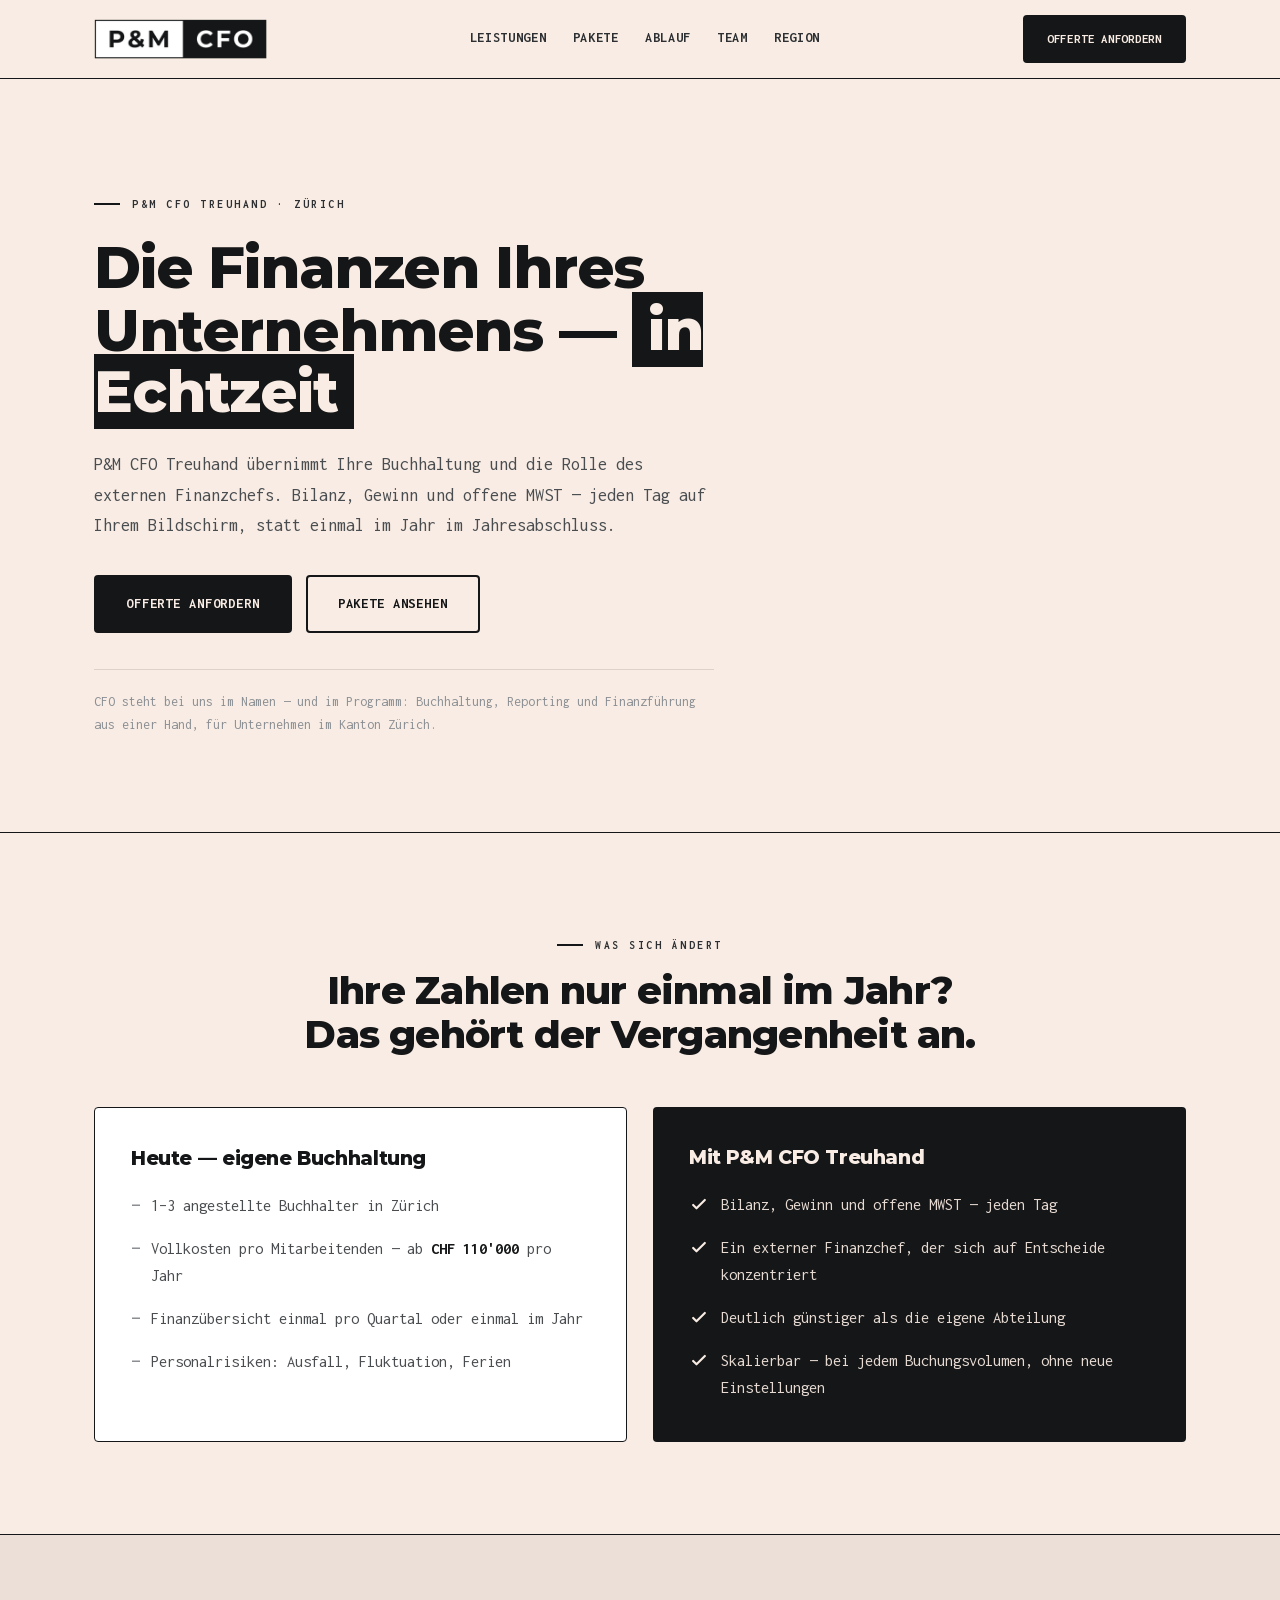
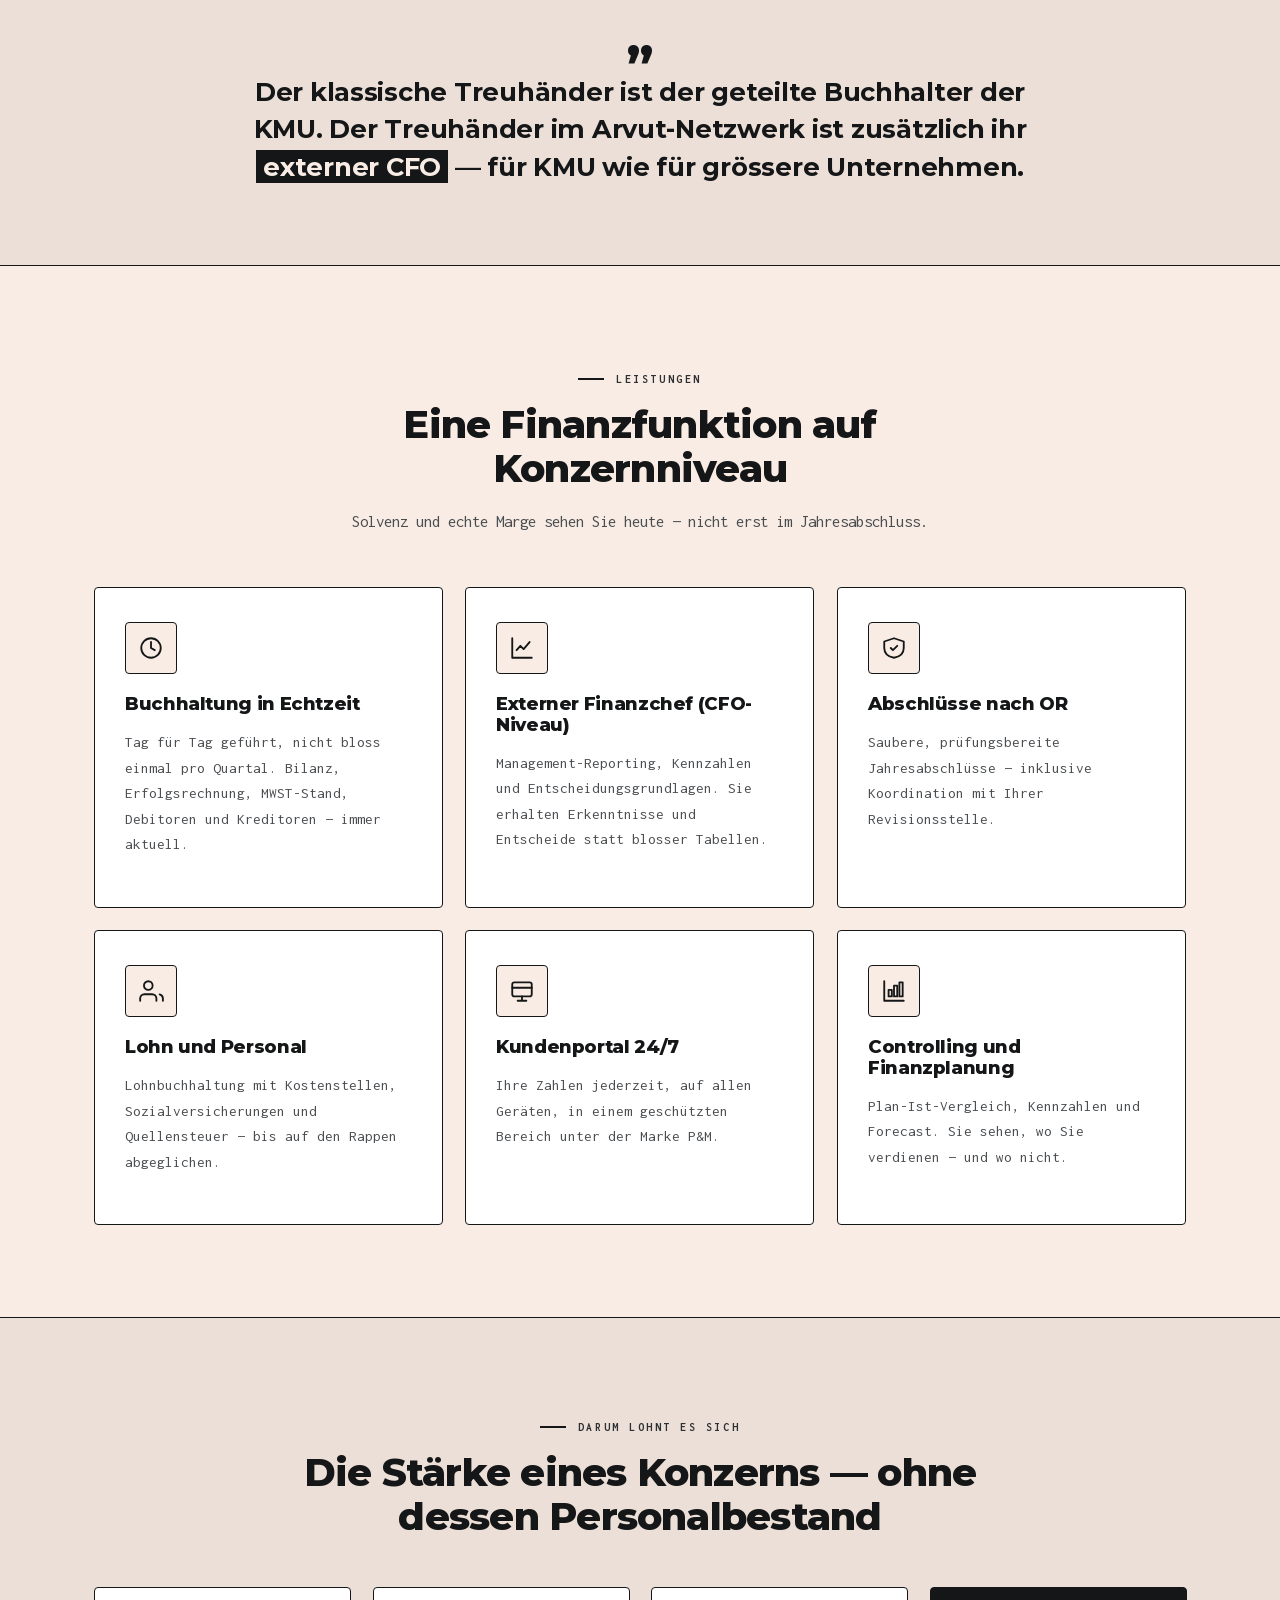
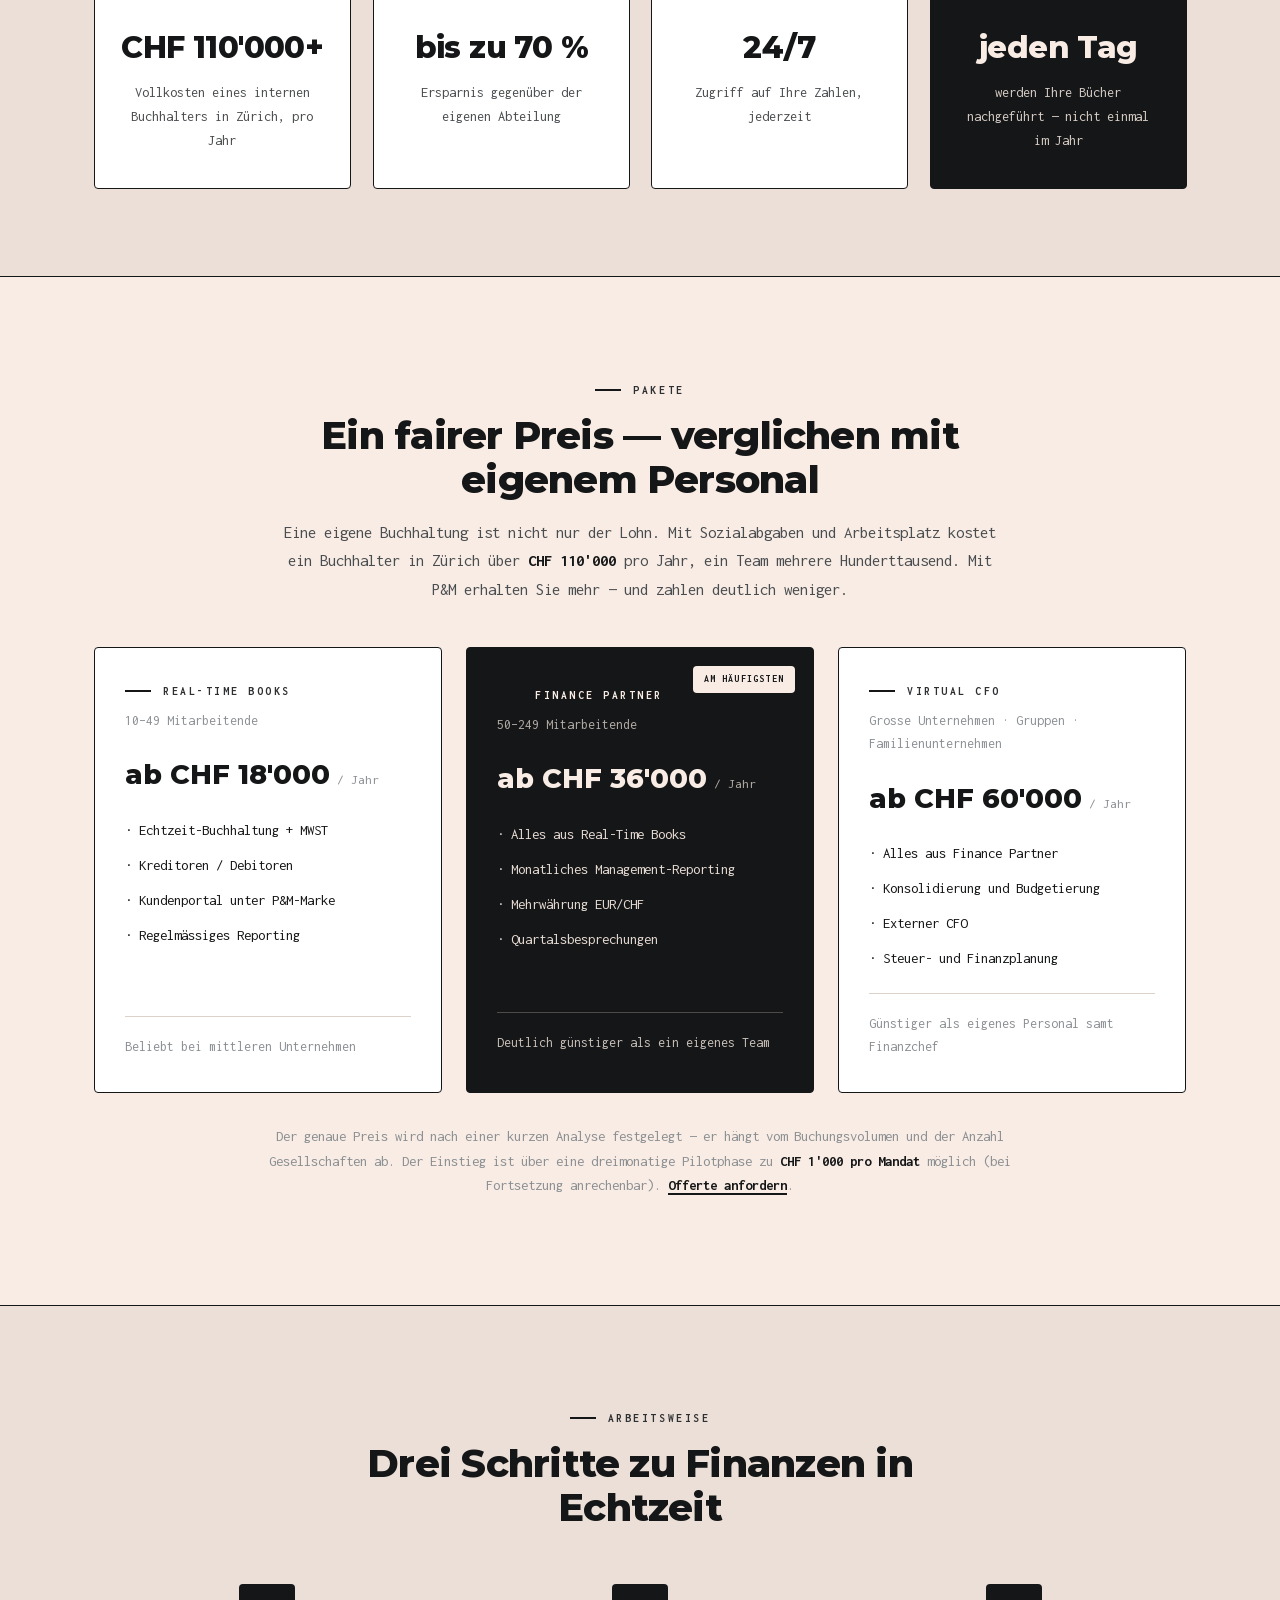
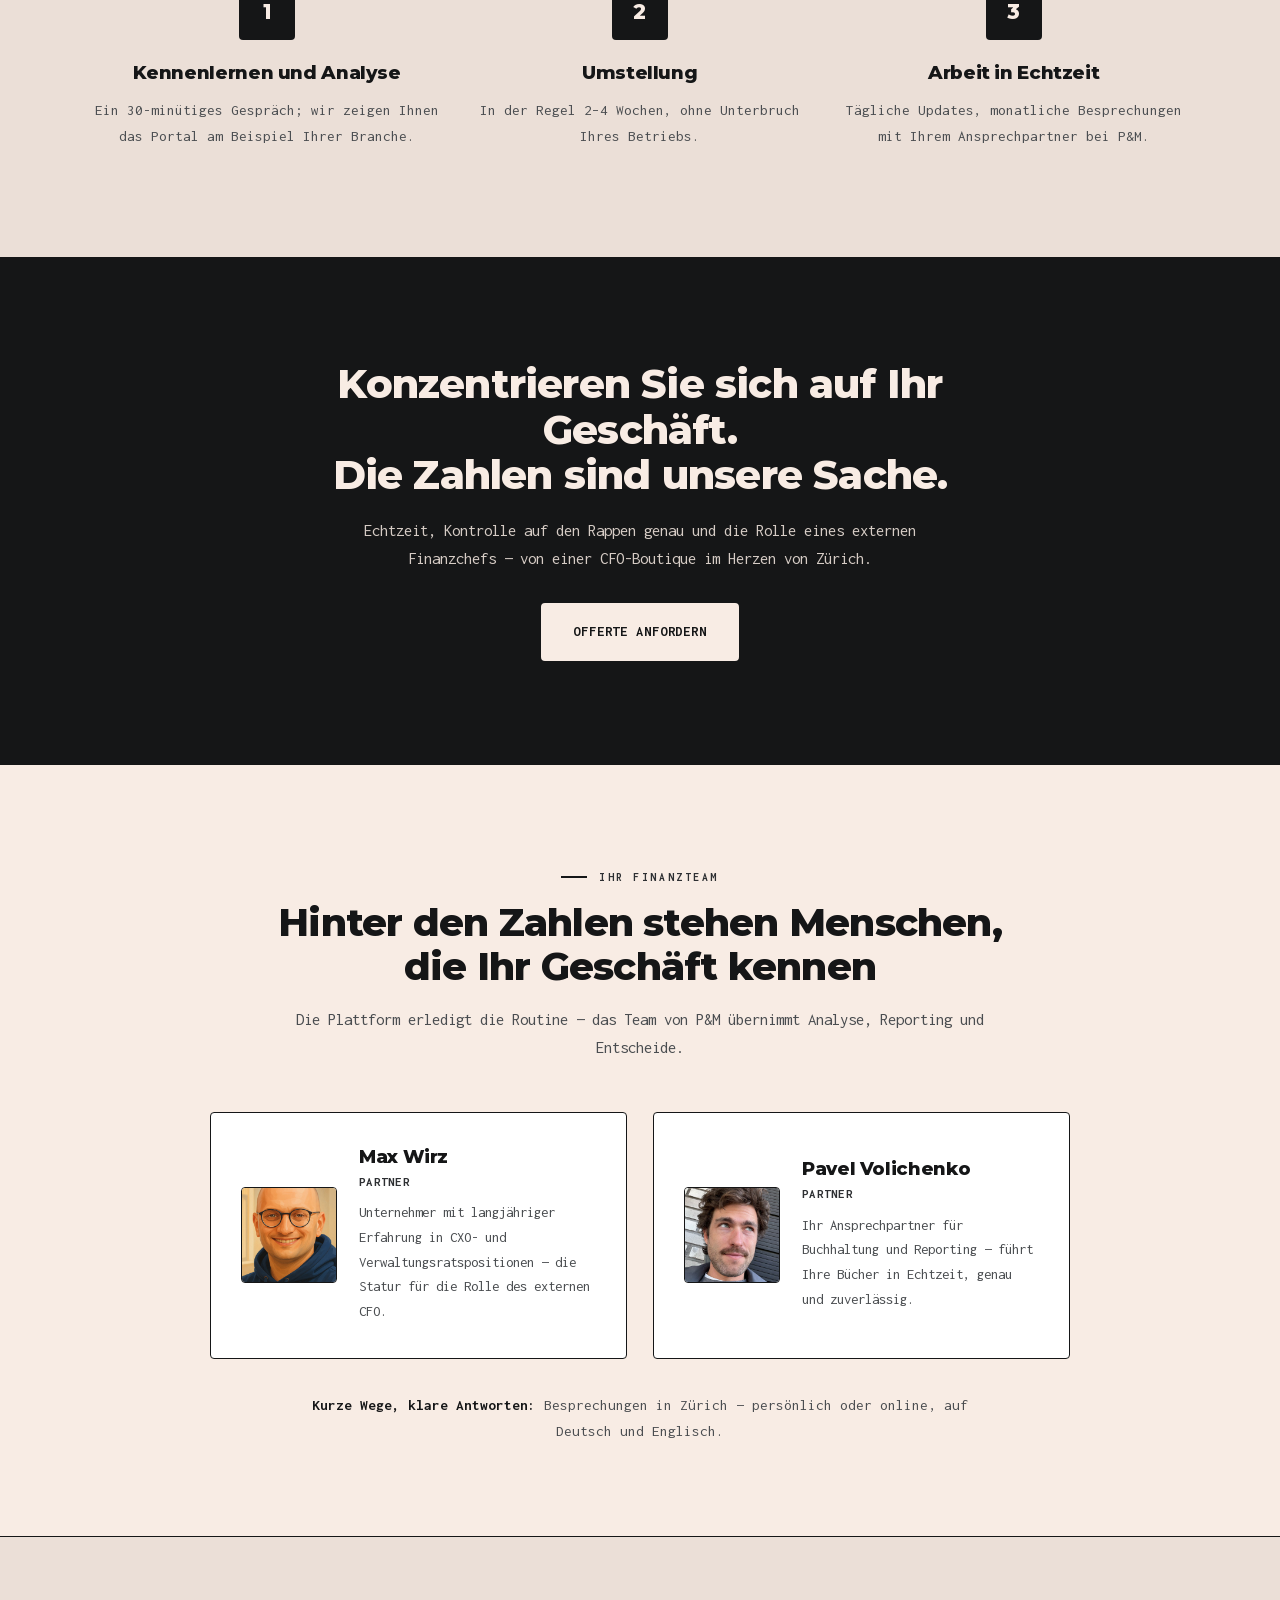
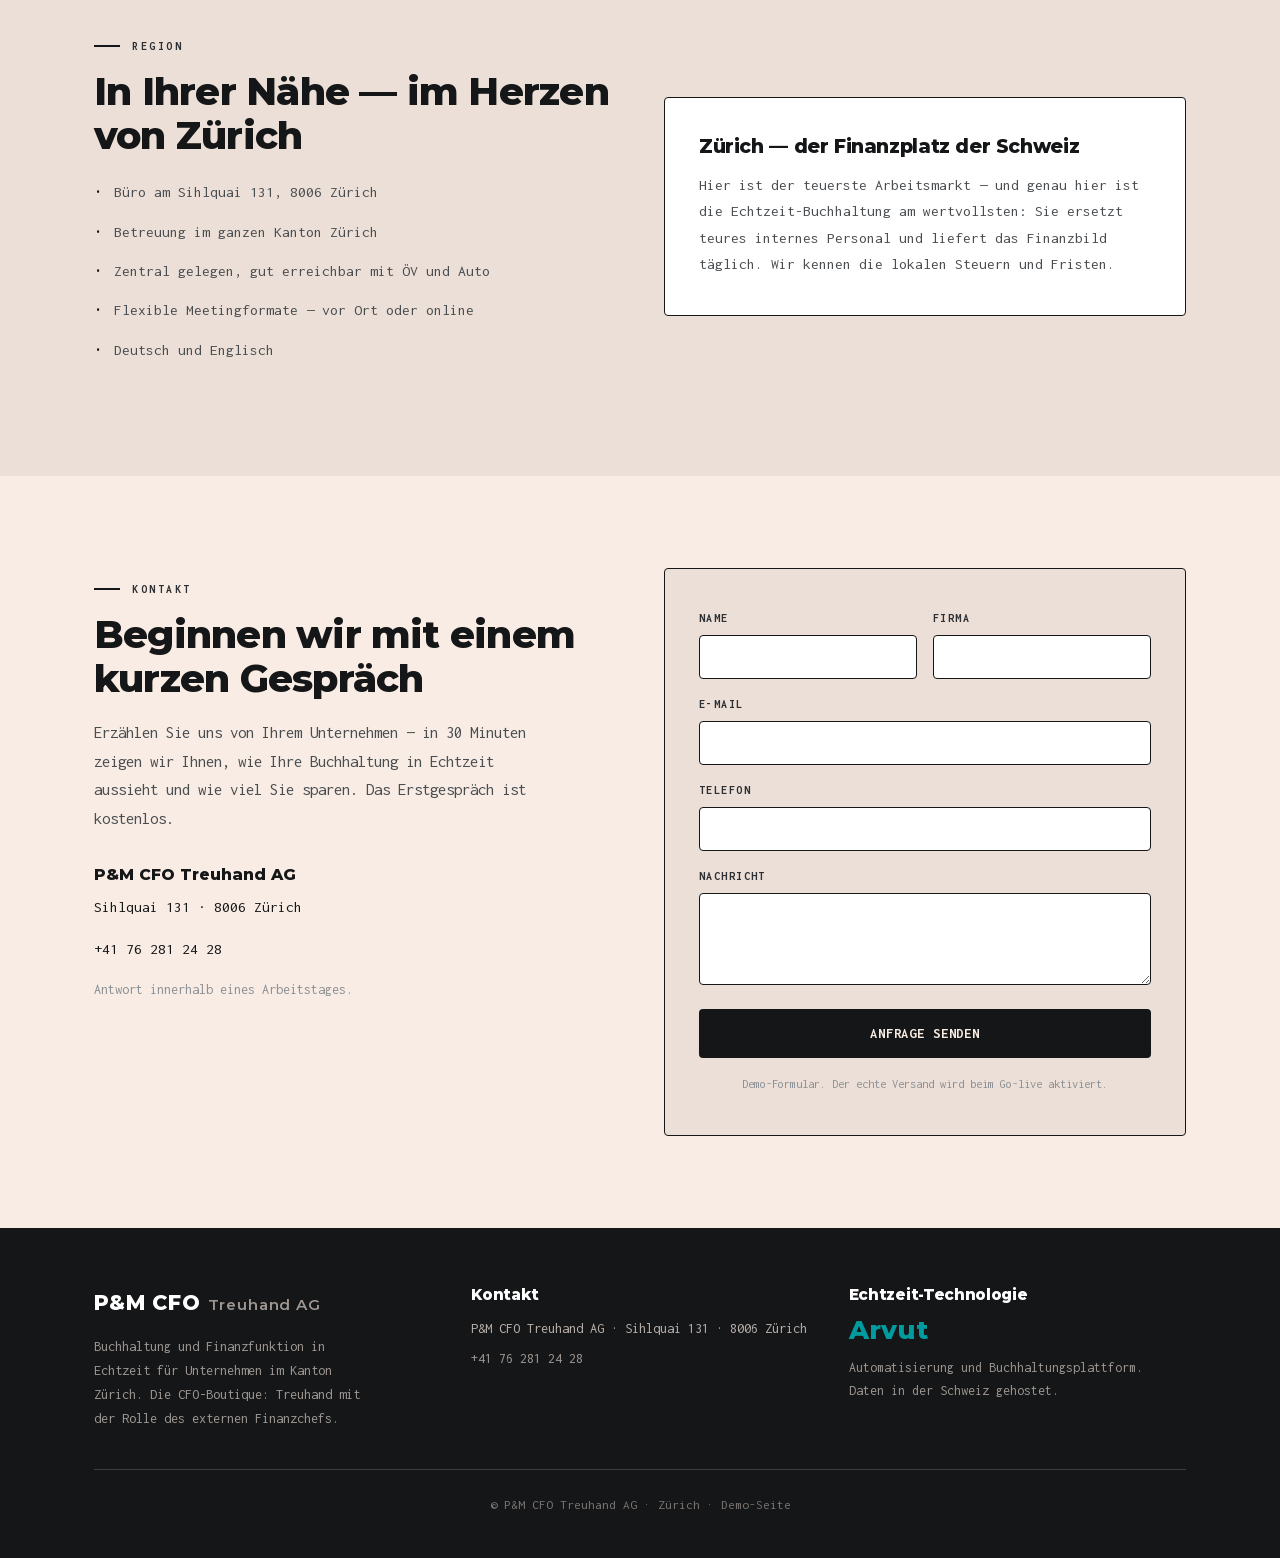
==== index.html @ 7d3a6d6e "P&M CFO Treuhand landing draft (DE): Qontrarian monochrome design, Montserrat+Inconsolata self-conta" ====
<!doctype html><html lang="de"><head><meta charset="utf-8"><meta name="robots" content="noindex,nofollow"><link rel="canonical" href="de/"><meta http-equiv="refresh" content="0; url=de/"><script>location.replace("de/"+location.hash)</script><title>P&M CFO Treuhand AG</title></head><body style="font-family:sans-serif;padding:2rem">Weiter zu <a href="de/">P&M CFO Treuhand</a>…</body></html>
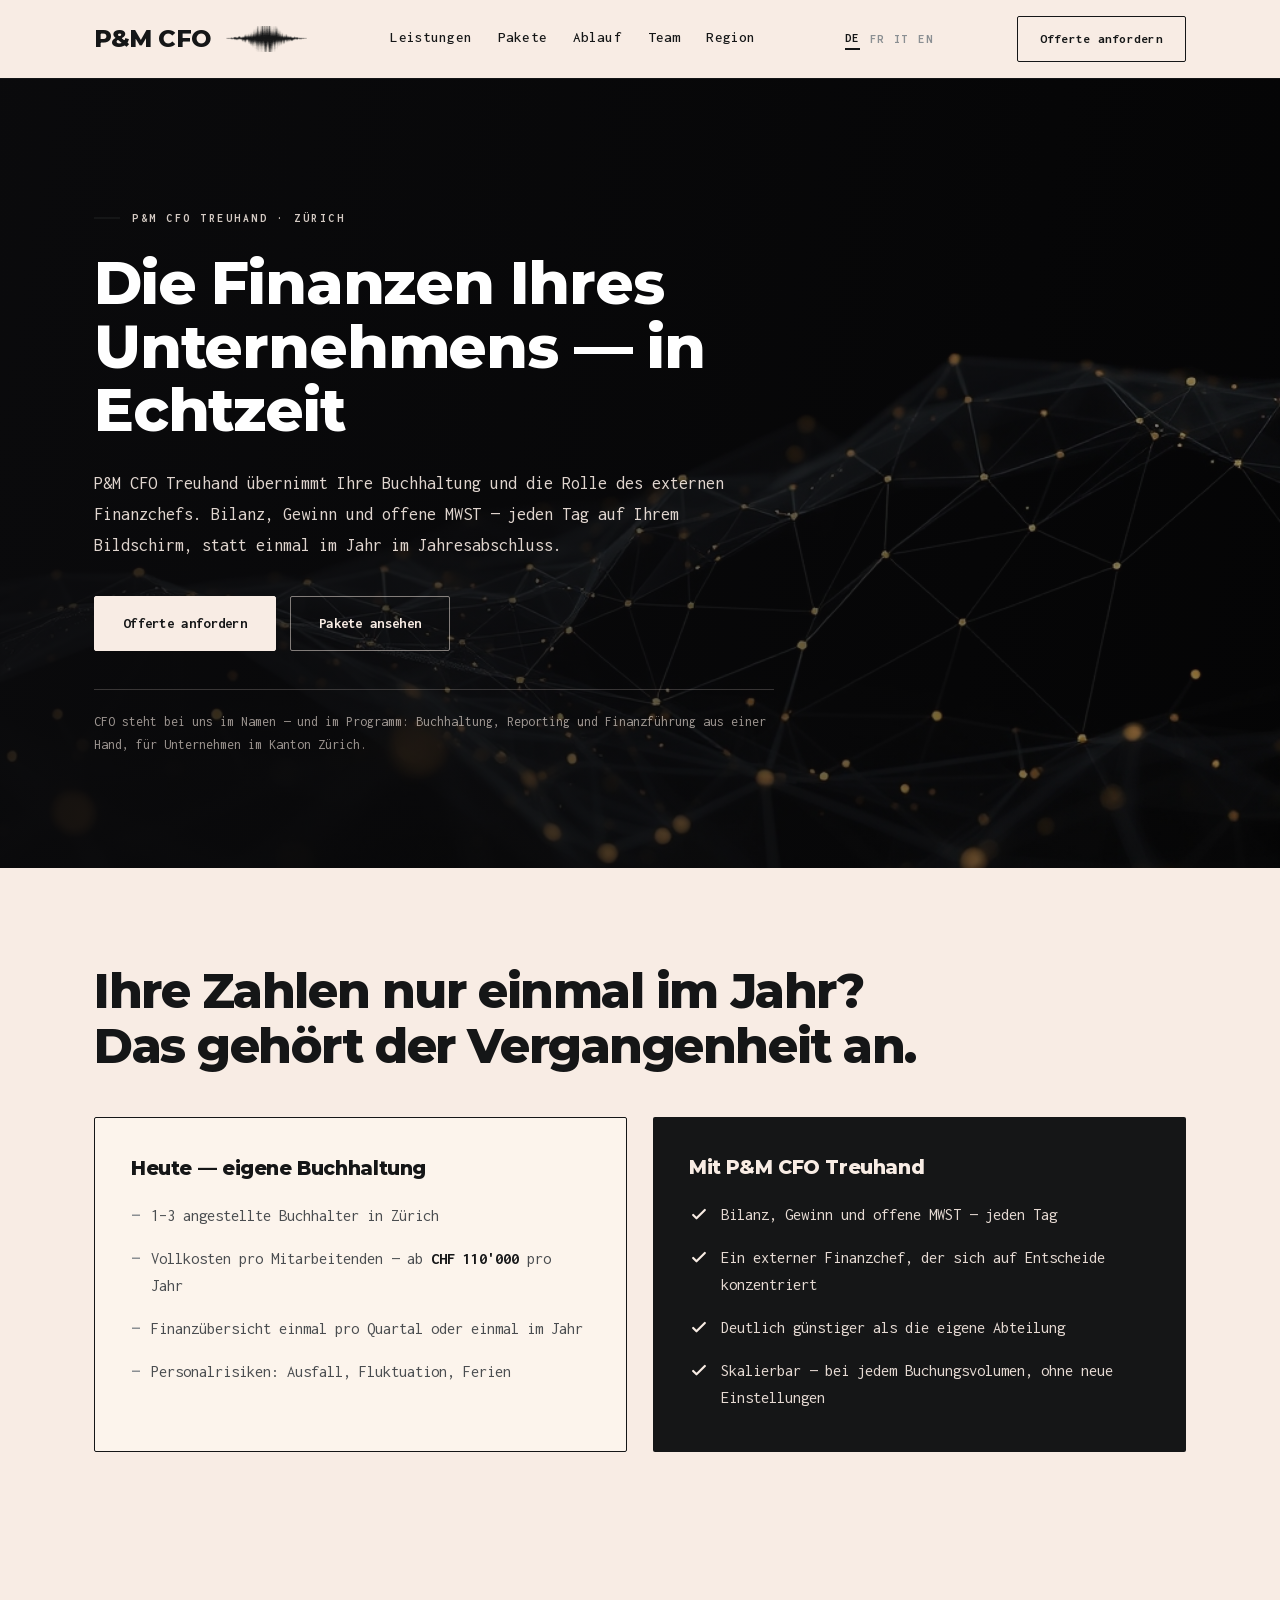
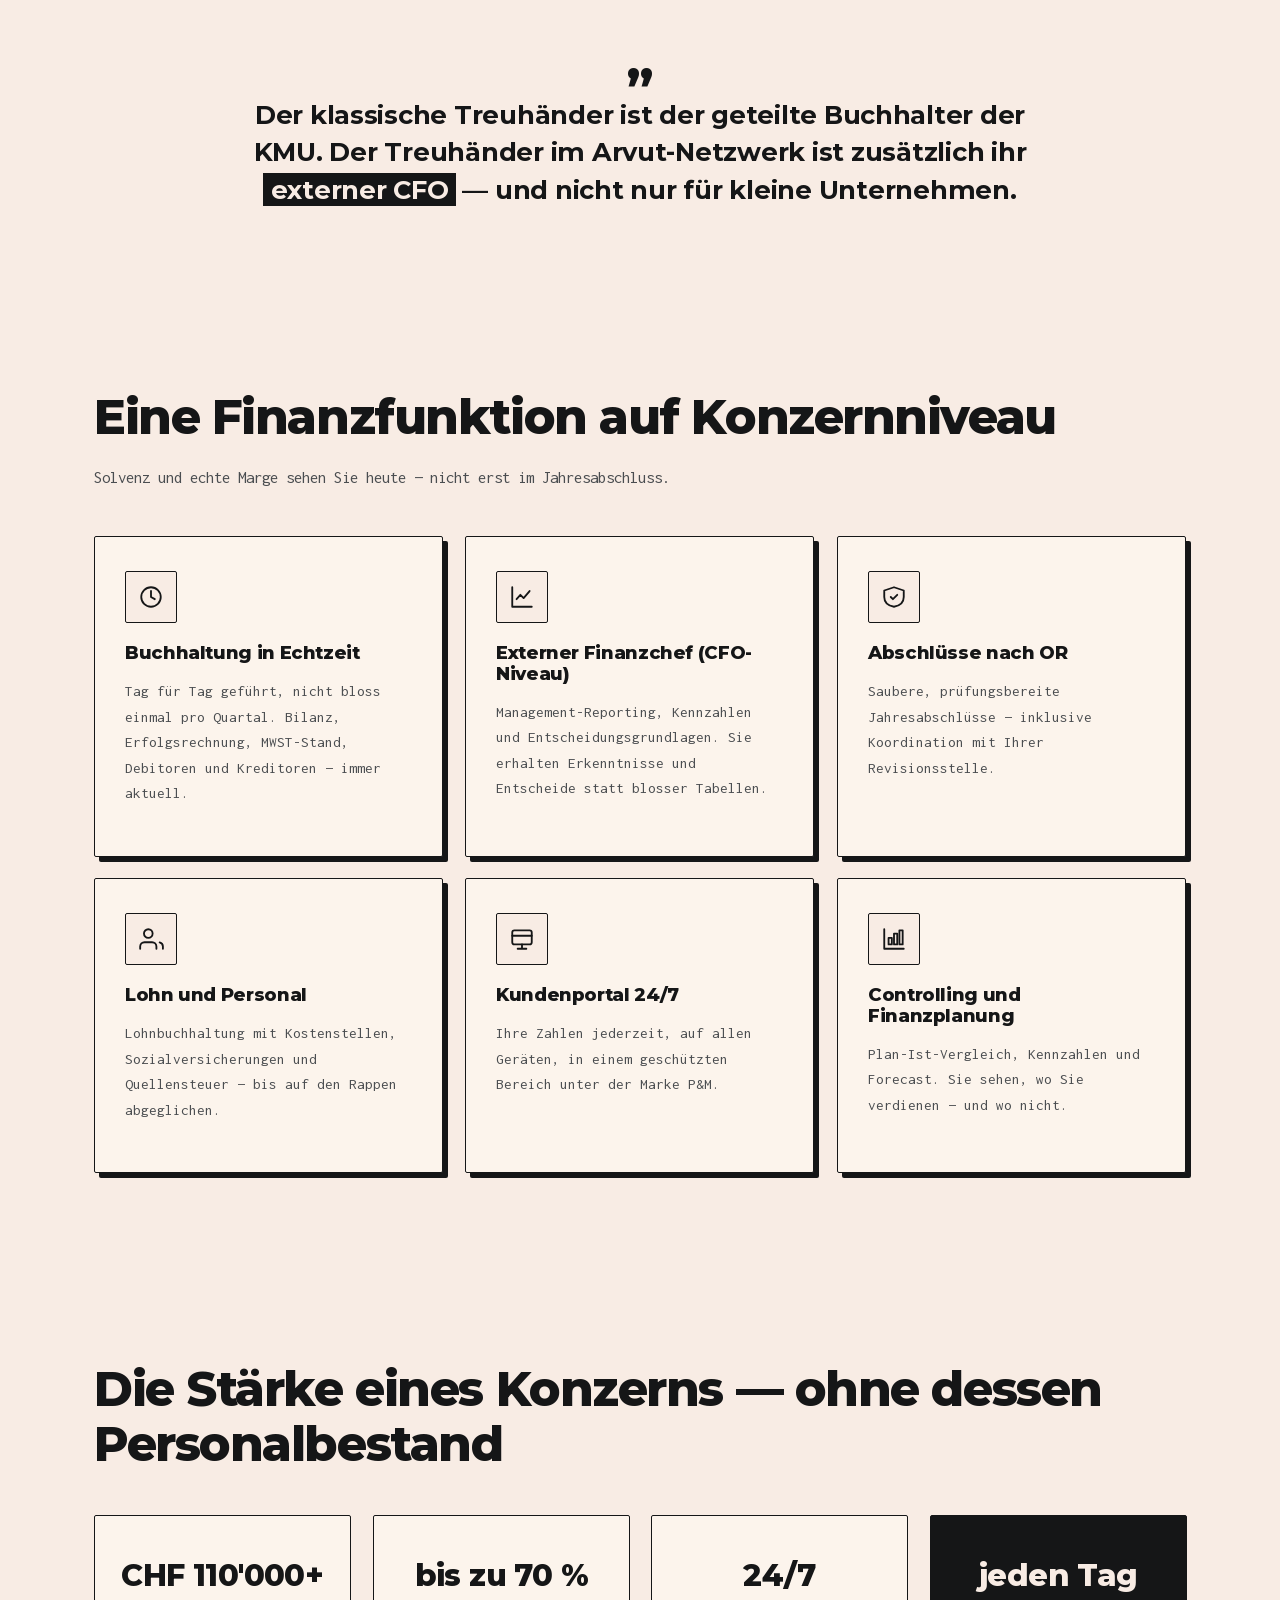
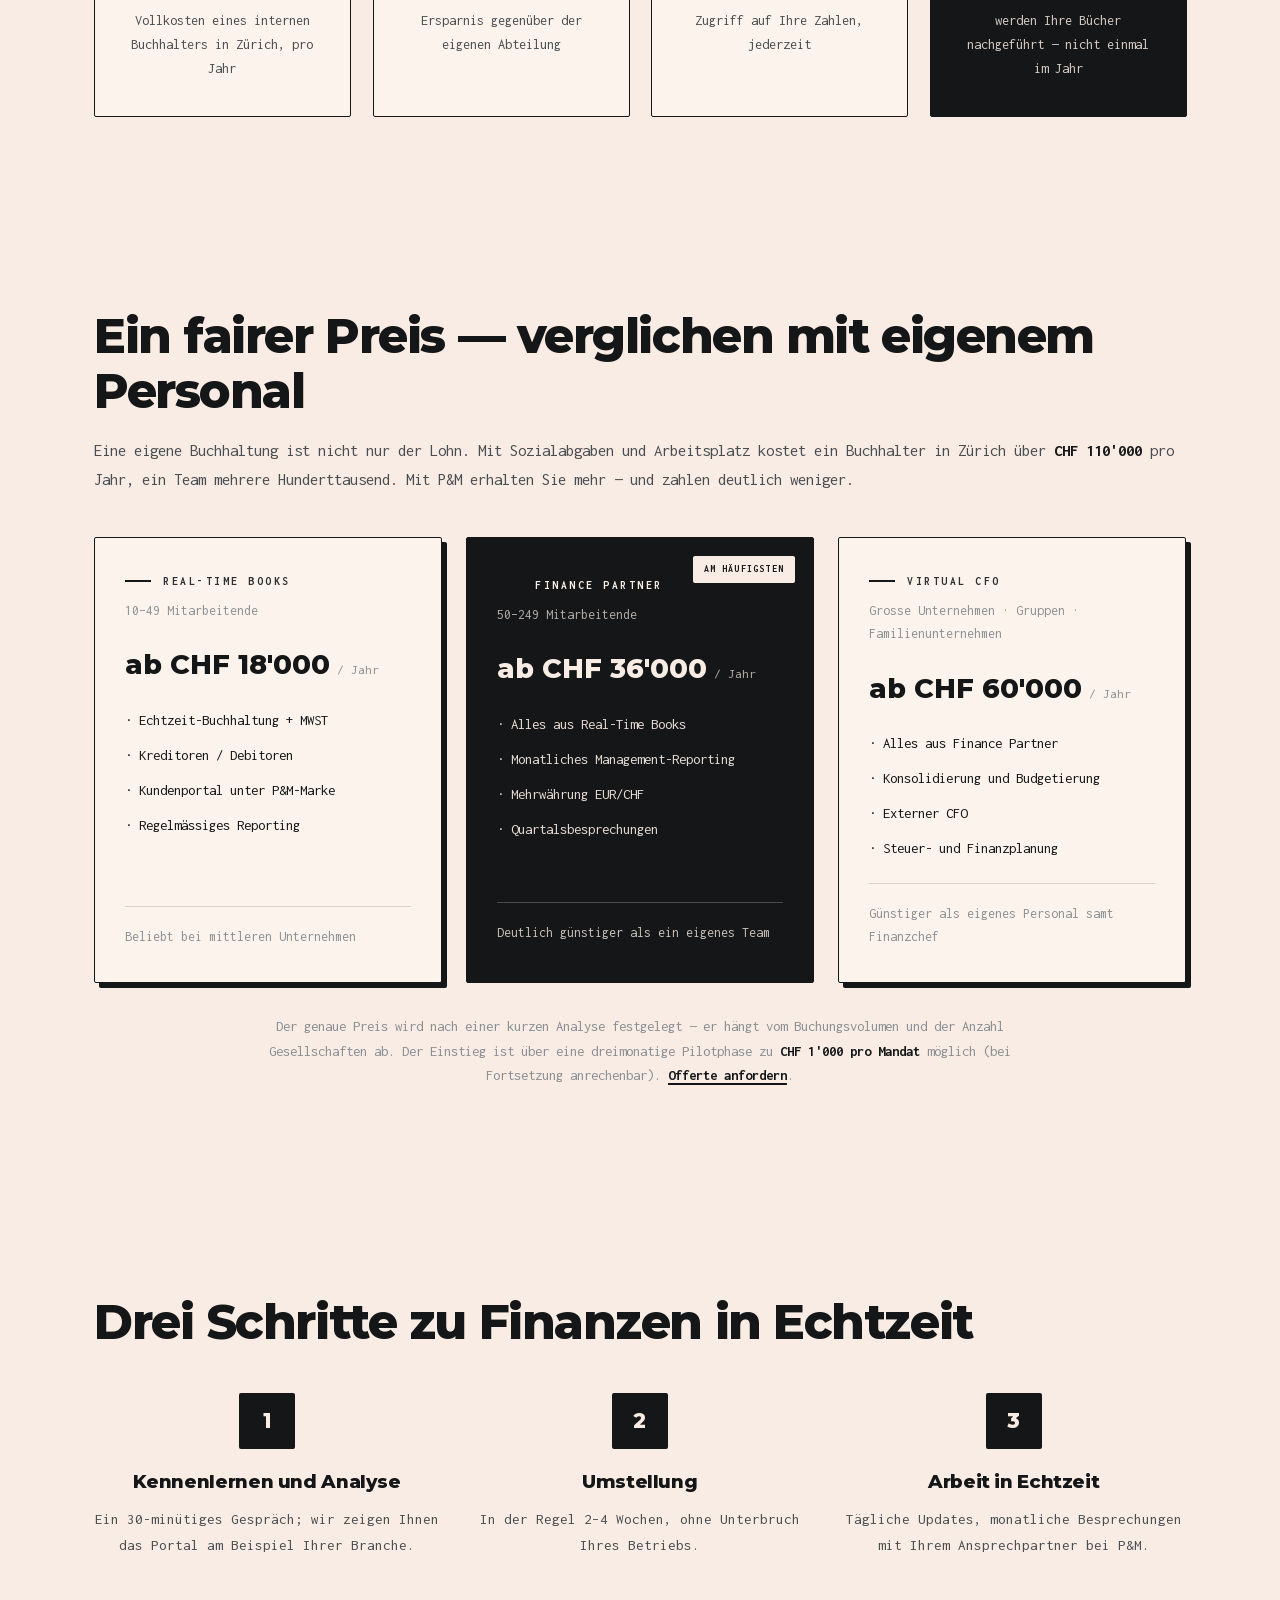
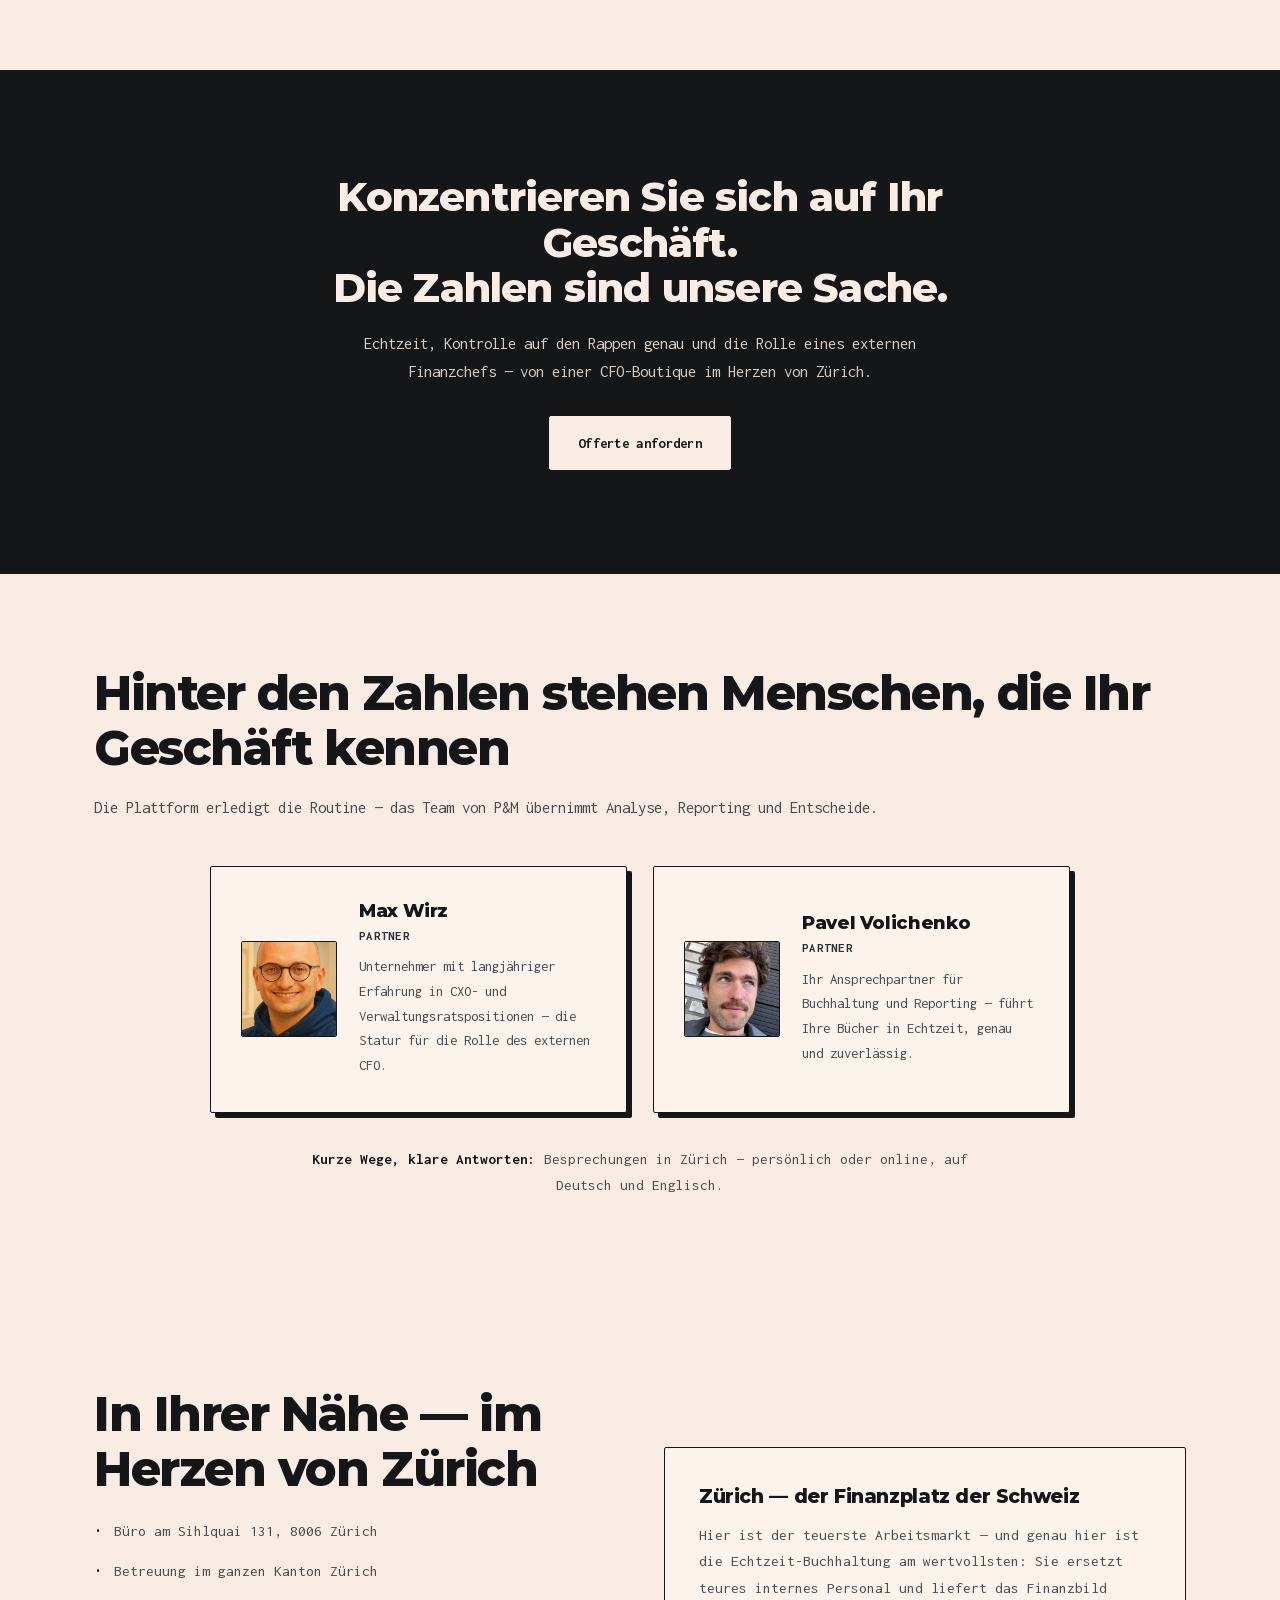
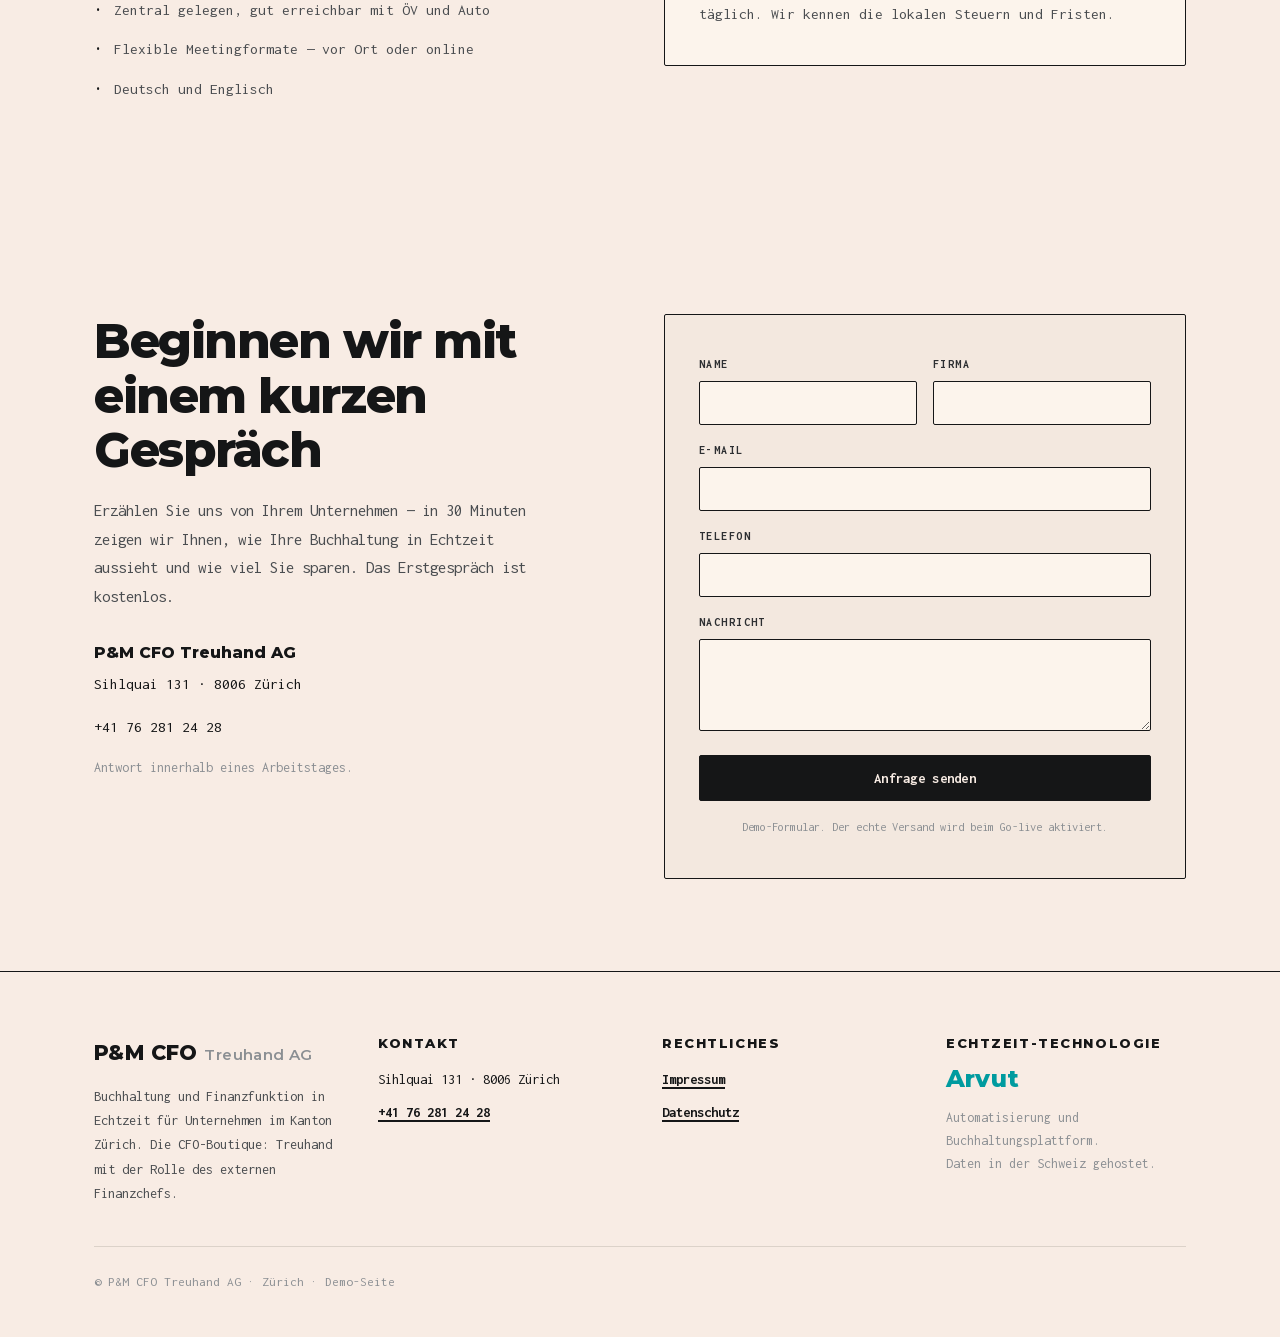
==== commit 4b11ea71: "лендинг: вылет за экран на 320 px убран Замер до правки на 320: obt +103, tbo +77, pmt +69, example " ====
--- a/index.html
+++ b/index.html
@@ -1 +1,23 @@
-<!doctype html><html lang="de"><head><meta charset="utf-8"><meta name="robots" content="noindex,nofollow"><link rel="canonical" href="de/"><meta http-equiv="refresh" content="0; url=de/"><script>location.replace("de/"+location.hash)</script><title>P&M CFO Treuhand AG</title></head><body style="font-family:sans-serif;padding:2rem">Weiter zu <a href="de/">P&M CFO Treuhand</a>…</body></html>+<!doctype html><html lang="de"><head><meta charset="utf-8"><meta name="robots" content="noindex,nofollow"><link rel="canonical" href="de/"><meta http-equiv="refresh" content="0; url=de/"><script>location.replace("de/"+location.hash)</script><title>P&M CFO Treuhand AG</title><style>
+/* 320 px, 31.08.2026. Пять причин вылета за экран — все замерены, не предположены:
+   1) у флекс/грид-детей min-width по умолчанию `auto`, то есть трек не сжимается
+      ниже min-content: длинное слово в одиночку держит колонку шире экрана;
+   2) немецкие композиты («Buchhaltungsplattform») как раз такие слова;
+   3) .g2 задан классом → ему нужен явный minmax(0,1fr);
+   4) шапка — flex с nowrap: логотип + меню + CTA не помещаются в 320;
+   5) reveal-анимация сдвигает блок вбок, и страница на этот сдвиг расширяется.
+   Инлайновые minmax(Npx,1fr) правятся в самой разметке — снаружи их не достать.
+   `*{min-width:0}` безобиден: `auto` особый только у флекс/грид-детей, у остальных
+   это и так начальное значение. Обрезать содержимое им НЕЛЬЗЯ — clip оставлен
+   только для анимаций и фоновых подложек (и это clip, не hidden: sticky не ломается).
+   Всё живёт только ≤560 px: на десктопе раскладка не меняется. */
+@media(max-width:560px){
+  *{min-width:0}
+  body{overflow-wrap:break-word;hyphens:auto}
+  .g2{grid-template-columns:minmax(0,1fr)!important}
+  .wrap{flex-wrap:wrap}
+  nav,.menu{flex-wrap:wrap}
+  section,header,footer,main{overflow-x:clip}
+}
+</style>
+</head><body style="font-family:sans-serif;padding:2rem">Weiter zu <a href="de/">P&M CFO Treuhand</a>…</body></html>
